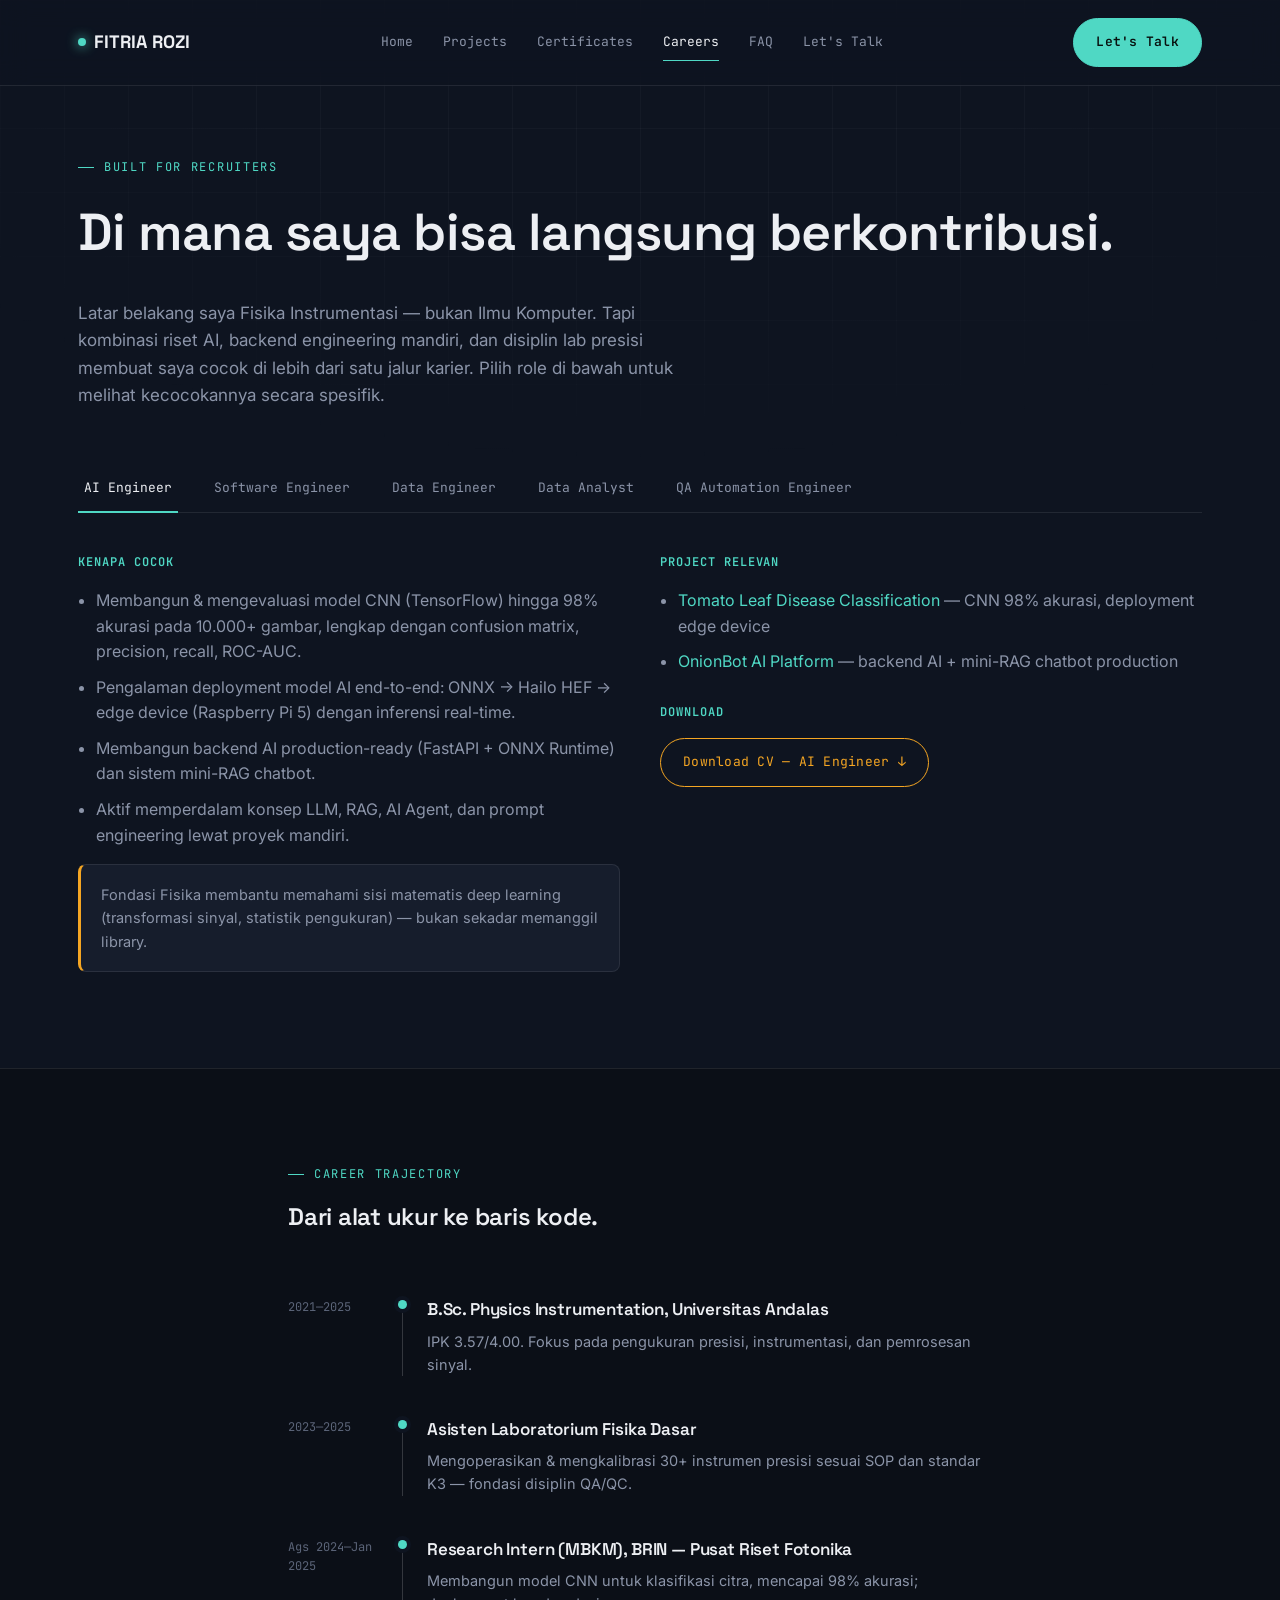
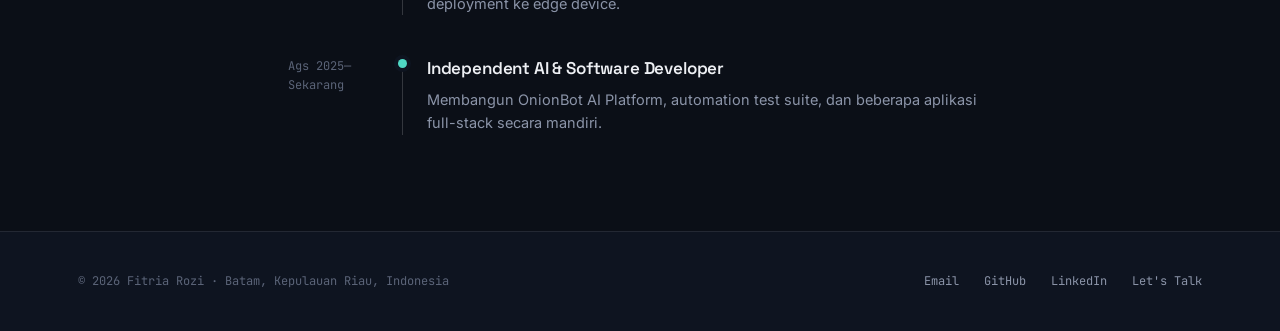
==== portfolio/careers.html @ 5c28d4d6 "update portfolio" ====
<!DOCTYPE html>
<html lang="id">
<head>
<meta charset="UTF-8">
<meta name="viewport" content="width=device-width, initial-scale=1.0">
<title>Careers — Fitria Rozi</title>
<link rel="stylesheet" href="css/style.css">
</head>
<body>

<header class="nav">
  <div class="nav-inner">
    <a href="index.html" class="logo"><span class="dot"></span>FITRIA ROZI</a>
    <nav class="nav-links">
      <a href="index.html">Home</a>
      <a href="projects.html">Projects</a>
      <a href="certificates.html">Certificates</a>
      <a href="careers.html" class="active">Careers</a>
      <a href="faq.html">FAQ</a>
      <a href="contact.html">Let's Talk</a>
    </nav>
    <div class="nav-cta"><a href="contact.html" class="btn primary">Let's Talk</a></div>
  </div>
</header>

<section class="page-hero">
  <div class="wrap">
    <div class="eyebrow">Built for recruiters</div>
    <h1>Di mana saya bisa langsung berkontribusi.</h1>
    <p class="lede">Latar belakang saya Fisika Instrumentasi — bukan Ilmu Komputer. Tapi kombinasi riset AI, backend engineering mandiri, dan disiplin lab presisi membuat saya cocok di lebih dari satu jalur karier. Pilih role di bawah untuk melihat kecocokannya secara spesifik.</p>
  </div>
</section>

<section style="padding-top:0;">
  <div class="wrap">
    <div class="role-tabs">
      <div class="role-tab active" data-role="ai" id="ai">AI Engineer</div>
      <div class="role-tab" data-role="software" id="software">Software Engineer</div>
      <div class="role-tab" data-role="data-engineer" id="data-engineer">Data Engineer</div>
      <div class="role-tab" data-role="data-analyst" id="data-analyst">Data Analyst</div>
      <div class="role-tab" data-role="qa" id="qa">QA Automation Engineer</div>
    </div>

    <!-- AI ENGINEER -->
    <div class="role-panel active" data-panel="ai">
      <div class="col">
        <h4>Kenapa cocok</h4>
        <ul>
          <li>Membangun & mengevaluasi model CNN (TensorFlow) hingga 98% akurasi pada 10.000+ gambar, lengkap dengan confusion matrix, precision, recall, ROC-AUC.</li>
          <li>Pengalaman deployment model AI end-to-end: ONNX → Hailo HEF → edge device (Raspberry Pi 5) dengan inferensi real-time.</li>
          <li>Membangun backend AI production-ready (FastAPI + ONNX Runtime) dan sistem mini-RAG chatbot.</li>
          <li>Aktif memperdalam konsep LLM, RAG, AI Agent, dan prompt engineering lewat proyek mandiri.</li>
        </ul>
        <div class="fit-note">Fondasi Fisika membantu memahami sisi matematis deep learning (transformasi sinyal, statistik pengukuran) — bukan sekadar memanggil library.</div>
      </div>
      <div class="col">
        <h4>Project relevan</h4>
        <ul>
          <li><a href="projects.html#" style="color:var(--cyan);">Tomato Leaf Disease Classification</a> — CNN 98% akurasi, deployment edge device</li>
          <li><a href="projects.html#" style="color:var(--cyan);">OnionBot AI Platform</a> — backend AI + mini-RAG chatbot production</li>
        </ul>
        <h4 style="margin-top:28px;">Download</h4>
        <a href="assets/cv/CV_Fitria_Rozi_AI_Engineer.pdf" class="btn amber" download>Download CV — AI Engineer ↓</a>
      </div>
    </div>

    <!-- SOFTWARE ENGINEER -->
    <div class="role-panel" data-panel="software">
      <div class="col">
        <h4>Kenapa cocok</h4>
        <ul>
          <li>Membangun sistem backend end-to-end secara mandiri: FastAPI, REST API, database (PostgreSQL/SQLite), autentikasi, dan deployment Docker.</li>
          <li>Menguasai fondasi computer science: struktur data, algoritma, dan object-oriented programming, dipraktikkan langsung lewat proyek nyata.</li>
          <li>Pengalaman debugging lintas platform (Windows→Linux) untuk isu dependency, case-sensitivity, dan Git LFS — problem solving yang sistematis.</li>
          <li>Membangun 5+ aplikasi full-stack: Helpdesk Ticketing, IT Asset Management, Job Application Toolkit, Webhook Delivery Service.</li>
        </ul>
        <div class="fit-note">Fast learner yang terbiasa membangun sistem dari nol tanpa bootcamp formal — kemampuan belajar mandiri yang teruji lewat portofolio, bukan sertifikat.</div>
      </div>
      <div class="col">
        <h4>Project relevan</h4>
        <ul>
          <li><a href="projects.html#" style="color:var(--cyan);">Webhook Delivery Service</a> — retry logic & exponential backoff</li>
          <li><a href="projects.html#" style="color:var(--cyan);">Helpdesk Ticketing System</a> & <a href="projects.html#" style="color:var(--cyan);">IT Asset Management</a> — full-stack REST API + PostgreSQL</li>
        </ul>
        <h4 style="margin-top:28px;">Download</h4>
        <a href="assets/cv/CV_Fitria_Rozi_Software_Engineer.pdf" class="btn amber" download>Download CV — Software Engineer ↓</a>
      </div>
    </div>

    <!-- DATA ENGINEER -->
    <div class="role-panel" data-panel="data-engineer">
      <div class="col">
        <h4>Kenapa cocok</h4>
        <ul>
          <li>Membangun pipeline data end-to-end: dari pengambilan data (Kaggle, Mendeley, eksperimen lab) hingga preprocessing, penyimpanan (SQLite/PostgreSQL), dan penyajian lewat API.</li>
          <li>Terbiasa memvalidasi keakuratan dan konsistensi data — kebiasaan yang terbentuk dari 2 tahun kerja presisi di laboratorium.</li>
          <li>Memahami REST API sebagai lapisan penyalur data antar sistem, dibuktikan lewat beberapa proyek backend.</li>
        </ul>
        <div class="fit-note">Latar belakang riset artinya terbiasa bekerja dengan dataset besar dan tidak rapi — pengalaman langsung menangani noise dan inkonsistensi data.</div>
      </div>
      <div class="col">
        <h4>Project relevan</h4>
        <ul>
          <li><a href="projects.html#" style="color:var(--cyan);">Tomato Leaf Disease Classification</a> — pipeline data 8.000+ gambar</li>
          <li><a href="projects.html#" style="color:var(--cyan);">IT Asset Management</a> & <a href="projects.html#" style="color:var(--cyan);">Helpdesk Ticketing System</a> — desain skema database</li>
        </ul>
        <h4 style="margin-top:28px;">Download</h4>
        <a href="assets/cv/CV_Fitria_Rozi_Software_Engineer.pdf" class="btn amber" download>Download CV — relevan ↓</a>
      </div>
    </div>

    <!-- DATA ANALYST -->
    <div class="role-panel" data-panel="data-analyst">
      <div class="col">
        <h4>Kenapa cocok</h4>
        <ul>
          <li>Sertifikasi terstruktur di Power BI, Excel, Python (Pandas), dan R untuk analisis dan visualisasi data.</li>
          <li>Pengalaman nyata memproses dan memvalidasi data eksperimen selama 2 tahun sebagai asisten laboratorium.</li>
          <li>Terbiasa membuat laporan dan ringkasan data yang mudah dipahami stakeholder non-teknis.</li>
        </ul>
        <div class="fit-note">Kombinasi ketelitian ilmiah dan kemampuan storytelling data — dari angka mentah ke insight yang actionable.</div>
      </div>
      <div class="col">
        <h4>Project relevan</h4>
        <ul>
          <li><a href="projects.html#" style="color:var(--cyan);">Data Analysis Project</a> & <a href="projects.html#" style="color:var(--cyan);">Production Analysis Project</a></li>
          <li>Sertifikat Power BI, Excel, dan Pandas — lihat halaman <a href="certificates.html" style="color:var(--cyan);">Certificates</a></li>
        </ul>
        <h4 style="margin-top:28px;">Download</h4>
        <a href="assets/cv/CV_Fitria_Rozi_Software_Engineer.pdf" class="btn amber" download>Download CV — relevan ↓</a>
      </div>
    </div>

    <!-- QA AUTOMATION -->
    <div class="role-panel" data-panel="qa">
      <div class="col">
        <h4>Kenapa cocok</h4>
        <ul>
          <li>Membangun automation test suite dengan Selenium WebDriver & Pytest, mencakup functional testing dan regresi skenario valid/invalid.</li>
          <li>Menerapkan explicit wait strategy untuk elemen dinamis — menghilangkan flaky test dan meningkatkan stabilitas eksekusi.</li>
          <li>Fondasi SQL kuat untuk validasi data lewat pengalaman membangun REST API dan database (PostgreSQL, SQLite) sendiri.</li>
          <li>Dua tahun memvalidasi data pengukuran secara sistematis di lab — kebiasaan analitis inti dari proses QA.</li>
        </ul>
        <div class="fit-note">QA/QC bukan hal baru bagi saya — itu literally pekerjaan lab saya selama 2 tahun, hanya sekarang objeknya kode, bukan alat ukur fisika.</div>
      </div>
      <div class="col">
        <h4>Project relevan</h4>
        <ul>
          <li><a href="projects.html#" style="color:var(--cyan);">Selenium Test Automation Suite</a> — login testing, explicit wait, Pytest-HTML report</li>
          <li><a href="projects.html#" style="color:var(--cyan);">API Testing Project</a> — validasi endpoint & data</li>
        </ul>
        <h4 style="margin-top:28px;">Download</h4>
        <a href="assets/cv/CV_Fitria_Rozi_QA_Automation.pdf" class="btn amber" download>Download CV — QA Automation ↓</a>
      </div>
    </div>
  </div>
</section>

<!-- ============ TIMELINE ============ -->
<section style="background:var(--bg-soft); border-top:1px solid var(--line);">
  <div class="wrap" style="max-width:760px;">
    <div class="eyebrow reveal">Career trajectory</div>
    <h2 class="reveal">Dari alat ukur ke baris kode.</h2>
    <div class="timeline">
      <div class="tl-item reveal">
        <div class="tl-date mono">2021—2025</div>
        <div class="tl-line"></div>
        <div><h4>B.Sc. Physics Instrumentation, Universitas Andalas</h4><p>IPK 3.57/4.00. Fokus pada pengukuran presisi, instrumentasi, dan pemrosesan sinyal.</p></div>
      </div>
      <div class="tl-item reveal">
        <div class="tl-date mono">2023—2025</div>
        <div class="tl-line"></div>
        <div><h4>Asisten Laboratorium Fisika Dasar</h4><p>Mengoperasikan & mengkalibrasi 30+ instrumen presisi sesuai SOP dan standar K3 — fondasi disiplin QA/QC.</p></div>
      </div>
      <div class="tl-item reveal">
        <div class="tl-date mono">Ags 2024—Jan 2025</div>
        <div class="tl-line"></div>
        <div><h4>Research Intern (MBKM), BRIN — Pusat Riset Fotonika</h4><p>Membangun model CNN untuk klasifikasi citra, mencapai 98% akurasi; deployment ke edge device.</p></div>
      </div>
      <div class="tl-item reveal">
        <div class="tl-date mono">Ags 2025—Sekarang</div>
        <div class="tl-line"></div>
        <div><h4>Independent AI & Software Developer</h4><p>Membangun OnionBot AI Platform, automation test suite, dan beberapa aplikasi full-stack secara mandiri.</p></div>
      </div>
    </div>
  </div>
</section>

<footer>
  <div class="wrap footer-inner">
    <div>© 2026 Fitria Rozi · Batam, Kepulauan Riau, Indonesia</div>
    <div>
      <a href="mailto:fitriarozi03@gmail.com">Email</a>
      <a href="https://github.com/jifua" target="_blank" rel="noopener">GitHub</a>
      <a href="https://www.linkedin.com/in/fitriarozi-6a344a1b1" target="_blank" rel="noopener">LinkedIn</a>
      <a href="contact.html">Let's Talk</a>
    </div>
  </div>
</footer>

<script src="js/main.js"></script>
</body>
</html>
---- portfolio/css/style.css ----
/* ===========================================================
   FITRIA ROZI — PORTFOLIO
   Design concept: "Signal & Circuit" — an instrumentation panel
   aesthetic bridging Physics (measured signal) and Software (code
   pulse). Two channels, one trace: the story of her career pivot.
   =========================================================== */

@import url('https://fonts.googleapis.com/css2?family=Space+Grotesk:wght@400;500;600;700&family=Inter:wght@400;500;600&family=JetBrains+Mono:wght@400;500;600&display=swap');

:root{
  --bg: #0E1420;
  --bg-soft: #0B0F17;
  --panel: #161D2C;
  --panel-alt: #1C2437;
  --line: rgba(237,239,243,0.09);
  --line-strong: rgba(237,239,243,0.18);
  --text: #EDEFF3;
  --text-muted: #8B94A8;
  --text-faint: #5B6478;
  --cyan: #4FD8C4;      /* CH1 — physics / measured signal */
  --amber: #F5A623;     /* CH2 — code / pulse */
  --cyan-dim: rgba(79,216,196,0.14);
  --amber-dim: rgba(245,166,35,0.14);
  --radius: 14px;
  --radius-sm: 8px;
  --maxw: 1180px;
  --ease: cubic-bezier(.16,.8,.24,1);
}

*{ box-sizing: border-box; }
html{ scroll-behavior: smooth; }
body{
  margin:0;
  background: var(--bg);
  color: var(--text);
  font-family: 'Inter', system-ui, sans-serif;
  line-height: 1.6;
  -webkit-font-smoothing: antialiased;
}
body::before{
  content:"";
  position: fixed; inset:0;
  background-image:
    linear-gradient(var(--line) 1px, transparent 1px),
    linear-gradient(90deg, var(--line) 1px, transparent 1px);
  background-size: 64px 64px;
  opacity: .35;
  pointer-events:none;
  z-index:0;
  mask-image: radial-gradient(ellipse 80% 60% at 50% 0%, black 40%, transparent 90%);
}
h1,h2,h3,h4{
  font-family: 'Space Grotesk', sans-serif;
  font-weight: 600;
  margin: 0 0 .5em;
  letter-spacing: -0.01em;
}
.mono{ font-family: 'JetBrains Mono', monospace; }
a{ color: inherit; text-decoration:none; }
img{ max-width:100%; display:block; }
.wrap{ max-width: var(--maxw); margin:0 auto; padding: 0 28px; position:relative; z-index:1; }
section{ position:relative; z-index:1; padding: 96px 0; }
.eyebrow{
  font-family:'JetBrains Mono', monospace;
  font-size: 12px;
  letter-spacing: .14em;
  text-transform: uppercase;
  color: var(--cyan);
  display:flex; align-items:center; gap:10px;
  margin-bottom: 14px;
}
.eyebrow::before{ content:""; width:16px; height:1px; background: var(--cyan); }
.lede{ color: var(--text-muted); font-size: 17px; max-width: 640px; }

/* ---------- Buttons ---------- */
.btn{
  display:inline-flex; align-items:center; gap:8px;
  padding: 13px 22px;
  border-radius: 999px;
  font-family:'JetBrains Mono', monospace;
  font-size: 13px;
  letter-spacing:.02em;
  border: 1px solid var(--line-strong);
  transition: all .25s var(--ease);
  cursor:pointer;
  background: transparent;
  color: var(--text);
}
.btn:hover{ border-color: var(--cyan); color: var(--cyan); transform: translateY(-2px); }
.btn.primary{ background: var(--cyan); color: #08110F; border-color: var(--cyan); font-weight:600; }
.btn.primary:hover{ background: #6FE8D6; color:#08110F; box-shadow: 0 8px 30px -8px var(--cyan); }
.btn.amber{ border-color: var(--amber); color: var(--amber); }
.btn.amber:hover{ background: var(--amber); color:#221400; }

/* ---------- Nav ---------- */
header.nav{
  position: sticky; top:0; z-index:50;
  background: rgba(14,20,32,0.72);
  backdrop-filter: blur(14px);
  border-bottom: 1px solid var(--line);
}
.nav-inner{ display:flex; align-items:center; justify-content:space-between; padding: 18px 28px; max-width: var(--maxw); margin:0 auto; }
.logo{ font-family:'Space Grotesk', sans-serif; font-weight:700; font-size:18px; display:flex; align-items:center; gap:8px; }
.logo .dot{ width:8px; height:8px; border-radius:50%; background: var(--cyan); box-shadow:0 0 12px var(--cyan); }
.nav-links{ display:flex; gap: 30px; font-family:'JetBrains Mono', monospace; font-size: 13px; }
.nav-links a{ color: var(--text-muted); position:relative; padding: 4px 0; transition: color .2s; }
.nav-links a:hover, .nav-links a.active{ color: var(--text); }
.nav-links a.active::after{ content:""; position:absolute; left:0; right:0; bottom:-4px; height:1px; background: var(--cyan); }
.nav-cta{ display:flex; gap:10px; align-items:center; }
.burger{ display:none; }

@media (max-width: 860px){
  .nav-links{ display:none; }
  .burger{ display:block; }
}

/* ---------- Hero ---------- */
.hero{ padding-top: 64px; padding-bottom: 40px; overflow:hidden; }
.hero-grid{ display:grid; grid-template-columns: 1.1fr .9fr; gap: 48px; align-items:center; }
.hero h1{ font-size: clamp(40px, 6vw, 68px); line-height: 1.03; }
.hero h1 .accent{ color: var(--cyan); }
.role-cycle{
  font-family:'JetBrains Mono', monospace;
  font-size: 16px; color: var(--amber);
  height: 24px; overflow:hidden; margin-bottom: 20px;
}
.hero-actions{ display:flex; gap:14px; margin-top: 32px; flex-wrap:wrap; }
.scope-panel{
  border:1px solid var(--line-strong);
  border-radius: var(--radius);
  background: linear-gradient(180deg, var(--panel), var(--panel-alt));
  padding: 14px;
  position:relative;
}
.scope-panel .readout{ display:flex; justify-content:space-between; font-family:'JetBrains Mono', monospace; font-size:11px; color: var(--text-faint); padding: 0 6px 10px; letter-spacing:.06em; }
.scope-panel canvas{ width:100%; height: 220px; display:block; border-radius: var(--radius-sm); background: var(--bg-soft); }
.scope-legend{ display:flex; gap:18px; padding: 10px 6px 0; font-family:'JetBrains Mono', monospace; font-size:11px; color: var(--text-muted); }
.scope-legend span{ display:flex; align-items:center; gap:6px; }
.swatch{ width:10px; height:2px; display:inline-block; }

.stat-strip{ display:grid; grid-template-columns: repeat(4,1fr); border-top:1px solid var(--line); border-bottom:1px solid var(--line); margin-top: 72px; }
.stat{ padding: 26px 20px; border-left:1px solid var(--line); }
.stat:first-child{ border-left:none; }
.stat .num{ font-family:'Space Grotesk',sans-serif; font-size: 30px; color: var(--cyan); font-weight:700; }
.stat .label{ font-family:'JetBrains Mono', monospace; font-size:11px; color: var(--text-muted); letter-spacing:.04em; margin-top:4px; }

@media (max-width: 860px){
  .hero-grid{ grid-template-columns: 1fr; }
  .stat-strip{ grid-template-columns: repeat(2,1fr); }
  .stat:nth-child(3){ border-left:none; }
}

/* ---------- Section header ---------- */
.section-head{ display:flex; justify-content:space-between; align-items:flex-end; gap: 24px; margin-bottom: 44px; flex-wrap:wrap; }
.section-head h2{ font-size: clamp(28px,4vw,40px); }

/* ---------- Cards: Projects ---------- */
.filter-row{ display:flex; gap:10px; flex-wrap:wrap; margin-bottom: 36px; }
.filter-btn{
  font-family:'JetBrains Mono', monospace; font-size:12px;
  padding: 8px 16px; border-radius:999px; border:1px solid var(--line-strong);
  color: var(--text-muted); cursor:pointer; background:transparent; transition: all .2s;
}
.filter-btn:hover{ color: var(--text); }
.filter-btn.active{ background: var(--cyan); color:#08110F; border-color: var(--cyan); font-weight:600; }

.project-grid{ display:grid; grid-template-columns: repeat(2, 1fr); gap: 22px; }
.project-card{
  border:1px solid var(--line); border-radius: var(--radius);
  background: var(--panel); padding: 26px;
  transition: transform .3s var(--ease), border-color .3s;
  position:relative; overflow:hidden;
}
.project-card:hover{ transform: translateY(-4px); border-color: var(--line-strong); }
.project-card .tag-row{ display:flex; gap:8px; flex-wrap:wrap; margin: 14px 0 18px; }
.tag{ font-family:'JetBrains Mono', monospace; font-size:10.5px; padding:4px 9px; border-radius:5px; background: var(--cyan-dim); color: var(--cyan); }
.tag.alt{ background: var(--amber-dim); color: var(--amber); }
.project-card h3{ font-size: 20px; }
.project-card p{ color: var(--text-muted); font-size: 14.5px; }
.card-links{ display:flex; gap:16px; margin-top: 18px; font-family:'JetBrains Mono', monospace; font-size:12.5px; }
.card-links a{ color: var(--text); display:flex; align-items:center; gap:6px; border-bottom:1px solid var(--line-strong); padding-bottom:2px; }
.card-links a:hover{ color: var(--cyan); border-color: var(--cyan); }
.badge-index{ position:absolute; top:22px; right:26px; font-family:'JetBrains Mono', monospace; font-size:11px; color: var(--text-faint); }

@media (max-width: 860px){ .project-grid{ grid-template-columns: 1fr; } }

/* ---------- Certificates ---------- */
.cert-grid{ display:grid; grid-template-columns: repeat(3,1fr); gap: 18px; }
.cert-card{
  border:1px solid var(--line); border-radius: var(--radius-sm);
  padding: 20px; background: var(--panel);
  transition: border-color .25s, transform .25s;
}
.cert-card:hover{ border-color: var(--amber); transform: translateY(-3px); }
.cert-card .issuer{ font-family:'JetBrains Mono', monospace; font-size:11px; color: var(--amber); letter-spacing:.05em; text-transform:uppercase; }
.cert-card h4{ font-size:16px; margin: 8px 0 10px; }
.cert-card .meta{ display:flex; justify-content:space-between; font-family:'JetBrains Mono', monospace; font-size:11px; color: var(--text-faint); border-top:1px solid var(--line); padding-top:10px; margin-top:10px; }
@media (max-width: 860px){ .cert-grid{ grid-template-columns: 1fr 1fr; } }
@media (max-width: 560px){ .cert-grid{ grid-template-columns: 1fr; } }

/* ---------- Careers ---------- */
.role-tabs{ display:flex; gap:8px; flex-wrap:wrap; border-bottom:1px solid var(--line); margin-bottom: 40px; }
.role-tab{
  font-family:'JetBrains Mono', monospace; font-size:13px; padding: 12px 6px; margin-right: 22px;
  color: var(--text-muted); cursor:pointer; border-bottom:2px solid transparent; margin-bottom:-1px;
}
.role-tab.active{ color: var(--text); border-color: var(--cyan); }
.role-panel{ display:none; }
.role-panel.active{ display:grid; grid-template-columns: 1fr 1fr; gap: 40px; }
.role-panel .col h4{ font-family:'JetBrains Mono', monospace; font-size:12px; text-transform:uppercase; letter-spacing:.08em; color: var(--cyan); margin-bottom:16px; }
.role-panel ul{ padding-left: 18px; color: var(--text-muted); }
.role-panel li{ margin-bottom: 10px; }
.fit-note{ background: var(--panel); border:1px solid var(--line); border-left:3px solid var(--amber); padding: 18px 20px; border-radius: var(--radius-sm); color: var(--text-muted); font-size:14.5px; margin-top: 10px; }
@media (max-width: 860px){ .role-panel.active{ grid-template-columns:1fr; } }

/* Physics->Code timeline (legit sequence, numbering justified) */
.timeline{ margin-top: 60px; }
.tl-item{ display:grid; grid-template-columns: 90px 1px 1fr; gap: 24px; padding-bottom: 40px; position:relative; }
.tl-item:last-child{ padding-bottom:0; }
.tl-item .tl-date{ font-family:'JetBrains Mono', monospace; font-size:12px; color: var(--text-faint); padding-top:2px; }
.tl-line{ background: var(--line-strong); position:relative; }
.tl-line::before{ content:""; position:absolute; top:4px; left:-4px; width:9px; height:9px; border-radius:50%; background: var(--cyan); box-shadow: 0 0 0 4px var(--bg); }
.tl-item h4{ font-size:17px; margin-bottom:6px; }
.tl-item p{ color: var(--text-muted); font-size:14.5px; margin:0; }

/* ---------- FAQ ---------- */
.faq-item{ border-bottom:1px solid var(--line); }
.faq-q{ display:flex; justify-content:space-between; align-items:center; padding: 24px 4px; cursor:pointer; font-family:'Space Grotesk',sans-serif; font-size:17px; font-weight:500; }
.faq-q .plus{ font-family:'JetBrains Mono',monospace; color: var(--cyan); transition: transform .3s var(--ease); font-size:18px; }
.faq-item.open .plus{ transform: rotate(45deg); }
.faq-a{ max-height:0; overflow:hidden; transition: max-height .35s var(--ease); }
.faq-a p{ color: var(--text-muted); padding: 0 4px 24px; max-width: 720px; }

/* ---------- Contact / Let's Talk ---------- */
.talk-panel{ display:grid; grid-template-columns: 1fr 1fr; gap: 56px; align-items:start; }
.talk-form{ display:flex; flex-direction:column; gap: 16px; }
.field{ display:flex; flex-direction:column; gap:8px; }
.field label{ font-family:'JetBrains Mono', monospace; font-size:11px; color: var(--text-faint); text-transform:uppercase; letter-spacing:.06em; }
.field input, .field select, .field textarea{
  background: var(--panel); border:1px solid var(--line-strong); border-radius: var(--radius-sm);
  padding: 13px 14px; color: var(--text); font-family:'Inter'; font-size:14.5px;
}
.field input:focus, .field select:focus, .field textarea:focus{ outline:none; border-color: var(--cyan); }
.contact-list{ display:flex; flex-direction:column; gap: 22px; }
.contact-list .item{ display:flex; gap:16px; align-items:flex-start; padding-bottom: 22px; border-bottom:1px solid var(--line); }
.contact-list .k{ font-family:'JetBrains Mono', monospace; font-size:11px; color: var(--cyan); text-transform:uppercase; letter-spacing:.06em; min-width:90px; }
.contact-list .v{ color: var(--text); }
.contact-list .v a:hover{ color: var(--cyan); }
.status-pill{ display:inline-flex; align-items:center; gap:8px; font-family:'JetBrains Mono',monospace; font-size:12px; padding:8px 14px; border:1px solid var(--cyan); border-radius:999px; color: var(--cyan); margin-bottom: 24px; }
.status-pill .blink{ width:7px; height:7px; border-radius:50%; background: var(--cyan); animation: blink 1.6s infinite; }
@keyframes blink{ 0%,100%{ opacity:1 } 50%{ opacity:.25 } }
@media (max-width: 860px){ .talk-panel{ grid-template-columns:1fr; } }

/* ---------- Footer ---------- */
footer{ border-top:1px solid var(--line); padding: 40px 0; }
.footer-inner{ display:flex; justify-content:space-between; align-items:center; flex-wrap:wrap; gap:16px; font-family:'JetBrains Mono', monospace; font-size:12px; color: var(--text-faint); }
.footer-inner a{ color: var(--text-muted); margin-left: 18px; }
.footer-inner a:hover{ color: var(--cyan); }

/* ---------- Reveal on scroll ---------- */
.reveal{ opacity:0; transform: translateY(24px); transition: opacity .7s var(--ease), transform .7s var(--ease); }
.reveal.in{ opacity:1; transform:none; }

/* ---------- Reduced motion ---------- */
@media (prefers-reduced-motion: reduce){
  html{ scroll-behavior:auto; }
  .reveal{ transition:none; opacity:1; transform:none; }
  .status-pill .blink{ animation:none; }
}

/* ---------- Focus visibility ---------- */
a:focus-visible, button:focus-visible, input:focus-visible, textarea:focus-visible, select:focus-visible{
  outline: 2px solid var(--cyan); outline-offset: 2px;
}

/* ---------- Page hero (sub pages) ---------- */
.page-hero{ padding: 72px 0 40px; }
.page-hero h1{ font-size: clamp(32px,5vw,52px); }
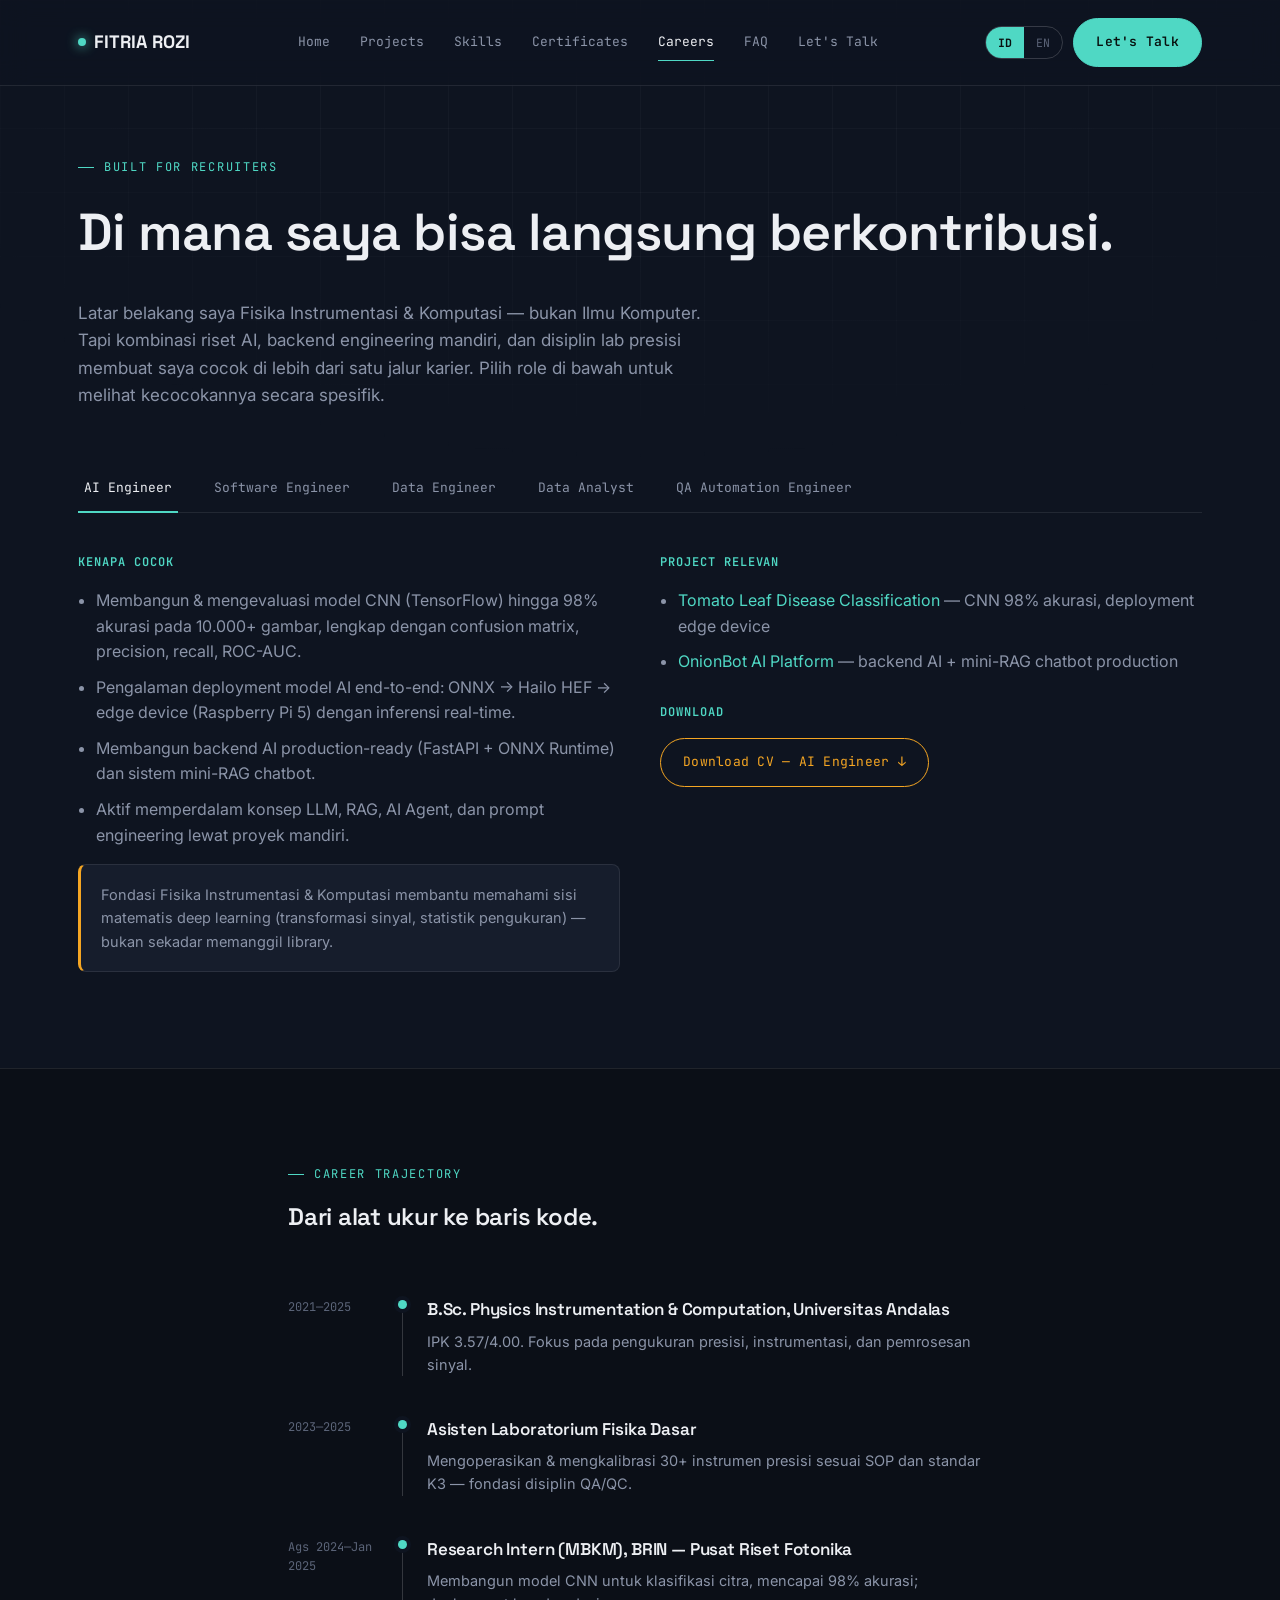
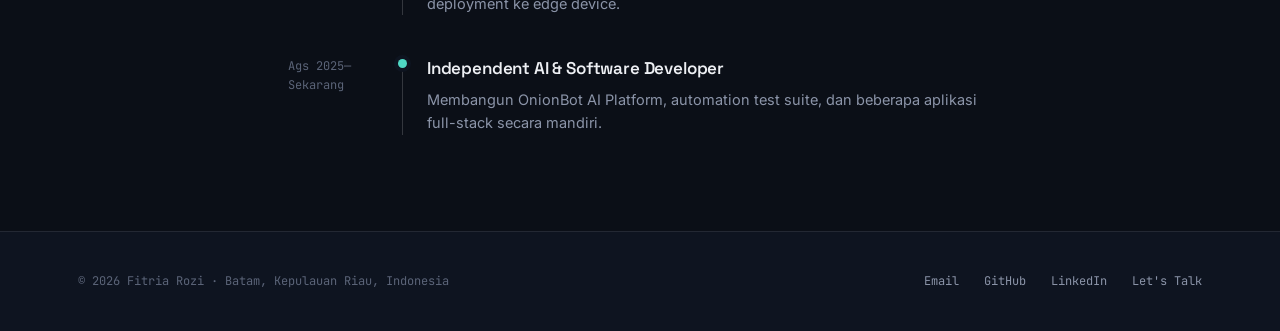
==== commit f17226ae: "update" ====
--- a/portfolio/careers.html
+++ b/portfolio/careers.html
@@ -8,179 +8,225 @@
 </head>
 <body>
 
+<script id="i18n-data" type="application/json">
+{
+  "nav.home": {"id":"Home","en":"Home"},
+  "nav.projects": {"id":"Projects","en":"Projects"},
+  "nav.skills": {"id":"Skills","en":"Skills"},
+  "nav.certs": {"id":"Certificates","en":"Certificates"},
+  "nav.careers": {"id":"Careers","en":"Careers"},
+  "nav.faq": {"id":"FAQ","en":"FAQ"},
+  "nav.contact": {"id":"Let's Talk","en":"Let's Talk"},
+  "hero.eyebrow": {"id":"Built for recruiters","en":"Built for recruiters"},
+  "hero.title": {"id":"Di mana saya bisa langsung berkontribusi.","en":"Where I can contribute right away."},
+  "hero.lede": {"id":"Latar belakang saya Fisika Instrumentasi & Komputasi — bukan Ilmu Komputer. Tapi kombinasi riset AI, backend engineering mandiri, dan disiplin lab presisi membuat saya cocok di lebih dari satu jalur karier. Pilih role di bawah untuk melihat kecocokannya secara spesifik.","en":"My background is Physics Instrumentation & Computation — not Computer Science. But the combination of AI research, independent backend engineering, and precision-lab discipline makes me a fit for more than one career path. Pick a role below to see the specific fit."},
+  "tab.ai": {"id":"AI Engineer","en":"AI Engineer"},
+  "tab.sw": {"id":"Software Engineer","en":"Software Engineer"},
+  "tab.de": {"id":"Data Engineer","en":"Data Engineer"},
+  "tab.da": {"id":"Data Analyst","en":"Data Analyst"},
+  "tab.qa": {"id":"QA Automation Engineer","en":"QA Automation Engineer"},
+  "colwhy": {"id":"Kenapa cocok","en":"Why I'm a fit"},
+  "colproj": {"id":"Project relevan","en":"Relevant projects"},
+  "coldl": {"id":"Download","en":"Download"},
+
+  "ai1":{"id":"Membangun & mengevaluasi model CNN (TensorFlow) hingga 98% akurasi pada 10.000+ gambar, lengkap dengan confusion matrix, precision, recall, ROC-AUC.","en":"Built & evaluated a CNN model (TensorFlow) reaching 98% accuracy on 10,000+ images, complete with confusion matrix, precision, recall, and ROC-AUC."},
+  "ai2":{"id":"Pengalaman deployment model AI end-to-end: ONNX → Hailo HEF → edge device (Raspberry Pi 5) dengan inferensi real-time.","en":"End-to-end AI model deployment experience: ONNX → Hailo HEF → edge device (Raspberry Pi 5) with real-time inference."},
+  "ai3":{"id":"Membangun backend AI production-ready (FastAPI + ONNX Runtime) dan sistem mini-RAG chatbot.","en":"Built a production-ready AI backend (FastAPI + ONNX Runtime) and a mini-RAG chatbot system."},
+  "ai4":{"id":"Aktif memperdalam konsep LLM, RAG, AI Agent, dan prompt engineering lewat proyek mandiri.","en":"Actively deepening LLM, RAG, AI Agent, and prompt engineering concepts through self-directed projects."},
+  "ai.note":{"id":"Fondasi Fisika Instrumentasi & Komputasi membantu memahami sisi matematis deep learning (transformasi sinyal, statistik pengukuran) — bukan sekadar memanggil library.","en":"My Physics Instrumentation & Computation background helps me understand the mathematical side of deep learning (signal transforms, measurement statistics) — not just calling a library."},
+
+  "sw1":{"id":"Membangun sistem backend end-to-end secara mandiri: FastAPI, REST API, database (PostgreSQL/SQLite), autentikasi, dan deployment Docker.","en":"Built end-to-end backend systems independently: FastAPI, REST API, database (PostgreSQL/SQLite), authentication, and Docker deployment."},
+  "sw2":{"id":"Menguasai fondasi computer science: struktur data, algoritma, dan object-oriented programming, dipraktikkan langsung lewat proyek nyata.","en":"Solid computer science fundamentals: data structures, algorithms, and object-oriented programming, applied directly in real projects."},
+  "sw3":{"id":"Pengalaman debugging lintas platform (Windows→Linux) untuk isu dependency, case-sensitivity, dan Git LFS — problem solving yang sistematis.","en":"Cross-platform debugging experience (Windows→Linux) for dependency, case-sensitivity, and Git LFS issues — systematic problem solving."},
+  "sw4":{"id":"Membangun 5+ aplikasi full-stack: Helpdesk Ticketing, IT Asset Management, Job Application Toolkit, Webhook Delivery Service.","en":"Built 5+ full-stack applications: Helpdesk Ticketing, IT Asset Management, Job Application Toolkit, Webhook Delivery Service."},
+  "sw.note":{"id":"Fast learner yang terbiasa membangun sistem dari nol tanpa bootcamp formal — kemampuan belajar mandiri yang teruji lewat portofolio, bukan sertifikat.","en":"A fast learner used to building systems from scratch without a formal bootcamp — self-directed learning proven through a portfolio, not just certificates."},
+
+  "de1":{"id":"Membangun pipeline data end-to-end: dari pengambilan data (Kaggle, Mendeley, eksperimen lab) hingga preprocessing, penyimpanan (SQLite/PostgreSQL), dan penyajian lewat API.","en":"Built end-to-end data pipelines: from data acquisition (Kaggle, Mendeley, lab experiments) to preprocessing, storage (SQLite/PostgreSQL), and serving via API."},
+  "de2":{"id":"Terbiasa memvalidasi keakuratan dan konsistensi data — kebiasaan yang terbentuk dari 2 tahun kerja presisi di laboratorium.","en":"Used to validating data accuracy and consistency — a habit built over 2 years of precision lab work."},
+  "de3":{"id":"Memahami REST API sebagai lapisan penyalur data antar sistem, dibuktikan lewat beberapa proyek backend.","en":"Understands REST APIs as the data layer connecting systems, proven across several backend projects."},
+  "de.note":{"id":"Latar belakang riset artinya terbiasa bekerja dengan dataset besar dan tidak rapi — pengalaman langsung menangani noise dan inkonsistensi data.","en":"A research background means being used to working with large, messy datasets — hands-on experience handling noise and inconsistency."},
+
+  "da1":{"id":"Sertifikasi terstruktur di Power BI, Excel, Python (Pandas), dan R untuk analisis dan visualisasi data.","en":"Structured certifications in Power BI, Excel, Python (Pandas), and R for data analysis and visualization."},
+  "da2":{"id":"Pengalaman nyata memproses dan memvalidasi data eksperimen selama 2 tahun sebagai asisten laboratorium.","en":"Real experience processing and validating experimental data over 2 years as a lab assistant."},
+  "da3":{"id":"Terbiasa membuat laporan dan ringkasan data yang mudah dipahami stakeholder non-teknis.","en":"Used to producing reports and data summaries that are easy for non-technical stakeholders to understand."},
+  "da.note":{"id":"Kombinasi ketelitian ilmiah dan kemampuan storytelling data — dari angka mentah ke insight yang actionable.","en":"A combination of scientific rigor and data storytelling — turning raw numbers into actionable insight."},
+
+  "qa1":{"id":"Membangun automation test suite dengan Selenium WebDriver & Pytest, mencakup functional testing dan regresi skenario valid/invalid.","en":"Built an automation test suite with Selenium WebDriver & Pytest, covering functional testing and valid/invalid regression scenarios."},
+  "qa2":{"id":"Menerapkan explicit wait strategy untuk elemen dinamis — menghilangkan flaky test dan meningkatkan stabilitas eksekusi.","en":"Applied an explicit-wait strategy for dynamic elements — eliminating flaky tests and improving execution stability."},
+  "qa3":{"id":"Fondasi SQL kuat untuk validasi data lewat pengalaman membangun REST API dan database (PostgreSQL, SQLite) sendiri.","en":"Strong SQL foundation for data validation, built through hands-on REST API and database (PostgreSQL, SQLite) experience."},
+  "qa4":{"id":"Dua tahun memvalidasi data pengukuran secara sistematis di lab — kebiasaan analitis inti dari proses QA.","en":"Two years systematically validating measurement data in the lab — the core analytical habit behind QA work."},
+  "qa.note":{"id":"QA/QC bukan hal baru bagi saya — itu literally pekerjaan lab saya selama 2 tahun, hanya sekarang objeknya kode, bukan alat ukur fisika.","en":"QA/QC isn't new to me — it was literally my lab job for 2 years; the object being validated is now code instead of physics instruments."},
+
+  "tl.eyebrow": {"id":"Career trajectory","en":"Career trajectory"},
+  "tl.title": {"id":"Dari alat ukur ke baris kode.","en":"From measurement tools to lines of code."},
+  "tl1.h":{"id":"B.Sc. Physics Instrumentation & Computation, Universitas Andalas","en":"B.Sc. Physics Instrumentation & Computation, Universitas Andalas"},
+  "tl1.p":{"id":"IPK 3.57/4.00. Fokus pada pengukuran presisi, instrumentasi, dan pemrosesan sinyal.","en":"GPA 3.57/4.00. Focused on precision measurement, instrumentation, and signal processing."},
+  "tl2.h":{"id":"Asisten Laboratorium Fisika Dasar","en":"Basic Physics Laboratory Assistant"},
+  "tl2.p":{"id":"Mengoperasikan & mengkalibrasi 30+ instrumen presisi sesuai SOP dan standar K3 — fondasi disiplin QA/QC.","en":"Operated & calibrated 30+ precision instruments per SOP and safety standards — the discipline foundation for QA/QC."},
+  "tl3.h":{"id":"Research Intern (MBKM), BRIN — Pusat Riset Fotonika","en":"Research Intern (MBKM), BRIN — Photonics Research Center"},
+  "tl3.p":{"id":"Membangun model CNN untuk klasifikasi citra, mencapai 98% akurasi; deployment ke edge device.","en":"Built a CNN model for image classification, reaching 98% accuracy; deployed to an edge device."},
+  "tl4.h":{"id":"Independent AI & Software Developer","en":"Independent AI & Software Developer"},
+  "tl4.p":{"id":"Membangun OnionBot AI Platform, automation test suite, dan beberapa aplikasi full-stack secara mandiri.","en":"Built the OnionBot AI Platform, an automation test suite, and several full-stack applications independently."}
+}
+</script>
+
 <header class="nav">
   <div class="nav-inner">
     <a href="index.html" class="logo"><span class="dot"></span>FITRIA ROZI</a>
     <nav class="nav-links">
-      <a href="index.html">Home</a>
-      <a href="projects.html">Projects</a>
-      <a href="certificates.html">Certificates</a>
-      <a href="careers.html" class="active">Careers</a>
-      <a href="faq.html">FAQ</a>
-      <a href="contact.html">Let's Talk</a>
+      <a href="index.html" data-i18n="nav.home">Home</a>
+      <a href="projects.html" data-i18n="nav.projects">Projects</a>
+      <a href="skills.html" data-i18n="nav.skills">Skills</a>
+      <a href="certificates.html" data-i18n="nav.certs">Certificates</a>
+      <a href="careers.html" class="active" data-i18n="nav.careers">Careers</a>
+      <a href="faq.html" data-i18n="nav.faq">FAQ</a>
+      <a href="contact.html" data-i18n="nav.contact">Let's Talk</a>
     </nav>
-    <div class="nav-cta"><a href="contact.html" class="btn primary">Let's Talk</a></div>
+    <div class="nav-cta">
+      <div class="lang-toggle">
+        <button class="lang-btn active" data-lang="id">ID</button>
+        <button class="lang-btn" data-lang="en">EN</button>
+      </div>
+      <a href="contact.html" class="btn primary" data-i18n="nav.contact">Let's Talk</a>
+    </div>
   </div>
 </header>
 
 <section class="page-hero">
   <div class="wrap">
-    <div class="eyebrow">Built for recruiters</div>
-    <h1>Di mana saya bisa langsung berkontribusi.</h1>
-    <p class="lede">Latar belakang saya Fisika Instrumentasi — bukan Ilmu Komputer. Tapi kombinasi riset AI, backend engineering mandiri, dan disiplin lab presisi membuat saya cocok di lebih dari satu jalur karier. Pilih role di bawah untuk melihat kecocokannya secara spesifik.</p>
+    <div class="eyebrow" data-i18n="hero.eyebrow">Built for recruiters</div>
+    <h1 data-i18n="hero.title">Di mana saya bisa langsung berkontribusi.</h1>
+    <p class="lede" data-i18n="hero.lede">Latar belakang saya Fisika Instrumentasi.</p>
   </div>
 </section>
 
 <section style="padding-top:0;">
   <div class="wrap">
     <div class="role-tabs">
-      <div class="role-tab active" data-role="ai" id="ai">AI Engineer</div>
-      <div class="role-tab" data-role="software" id="software">Software Engineer</div>
-      <div class="role-tab" data-role="data-engineer" id="data-engineer">Data Engineer</div>
-      <div class="role-tab" data-role="data-analyst" id="data-analyst">Data Analyst</div>
-      <div class="role-tab" data-role="qa" id="qa">QA Automation Engineer</div>
-    </div>
-
-    <!-- AI ENGINEER -->
+      <div class="role-tab active" data-role="ai" id="ai" data-i18n="tab.ai">AI Engineer</div>
+      <div class="role-tab" data-role="software" id="software" data-i18n="tab.sw">Software Engineer</div>
+      <div class="role-tab" data-role="data-engineer" id="data-engineer" data-i18n="tab.de">Data Engineer</div>
+      <div class="role-tab" data-role="data-analyst" id="data-analyst" data-i18n="tab.da">Data Analyst</div>
+      <div class="role-tab" data-role="qa" id="qa" data-i18n="tab.qa">QA Automation Engineer</div>
+    </div>
+
     <div class="role-panel active" data-panel="ai">
       <div class="col">
-        <h4>Kenapa cocok</h4>
-        <ul>
-          <li>Membangun & mengevaluasi model CNN (TensorFlow) hingga 98% akurasi pada 10.000+ gambar, lengkap dengan confusion matrix, precision, recall, ROC-AUC.</li>
-          <li>Pengalaman deployment model AI end-to-end: ONNX → Hailo HEF → edge device (Raspberry Pi 5) dengan inferensi real-time.</li>
-          <li>Membangun backend AI production-ready (FastAPI + ONNX Runtime) dan sistem mini-RAG chatbot.</li>
-          <li>Aktif memperdalam konsep LLM, RAG, AI Agent, dan prompt engineering lewat proyek mandiri.</li>
-        </ul>
-        <div class="fit-note">Fondasi Fisika membantu memahami sisi matematis deep learning (transformasi sinyal, statistik pengukuran) — bukan sekadar memanggil library.</div>
-      </div>
-      <div class="col">
-        <h4>Project relevan</h4>
-        <ul>
-          <li><a href="projects.html#" style="color:var(--cyan);">Tomato Leaf Disease Classification</a> — CNN 98% akurasi, deployment edge device</li>
-          <li><a href="projects.html#" style="color:var(--cyan);">OnionBot AI Platform</a> — backend AI + mini-RAG chatbot production</li>
-        </ul>
-        <h4 style="margin-top:28px;">Download</h4>
+        <h4 data-i18n="colwhy">Kenapa cocok</h4>
+        <ul>
+          <li data-i18n="ai1">…</li><li data-i18n="ai2">…</li><li data-i18n="ai3">…</li><li data-i18n="ai4">…</li>
+        </ul>
+        <div class="fit-note" data-i18n="ai.note">…</div>
+      </div>
+      <div class="col">
+        <h4 data-i18n="colproj">Project relevan</h4>
+        <ul>
+          <li><a href="projects.html" style="color:var(--cyan);">Tomato Leaf Disease Classification</a> — CNN 98% akurasi, deployment edge device</li>
+          <li><a href="projects.html" style="color:var(--cyan);">OnionBot AI Platform</a> — backend AI + mini-RAG chatbot production</li>
+        </ul>
+        <h4 style="margin-top:28px;" data-i18n="coldl">Download</h4>
         <a href="assets/cv/CV_Fitria_Rozi_AI_Engineer.pdf" class="btn amber" download>Download CV — AI Engineer ↓</a>
       </div>
     </div>
 
-    <!-- SOFTWARE ENGINEER -->
     <div class="role-panel" data-panel="software">
       <div class="col">
-        <h4>Kenapa cocok</h4>
-        <ul>
-          <li>Membangun sistem backend end-to-end secara mandiri: FastAPI, REST API, database (PostgreSQL/SQLite), autentikasi, dan deployment Docker.</li>
-          <li>Menguasai fondasi computer science: struktur data, algoritma, dan object-oriented programming, dipraktikkan langsung lewat proyek nyata.</li>
-          <li>Pengalaman debugging lintas platform (Windows→Linux) untuk isu dependency, case-sensitivity, dan Git LFS — problem solving yang sistematis.</li>
-          <li>Membangun 5+ aplikasi full-stack: Helpdesk Ticketing, IT Asset Management, Job Application Toolkit, Webhook Delivery Service.</li>
-        </ul>
-        <div class="fit-note">Fast learner yang terbiasa membangun sistem dari nol tanpa bootcamp formal — kemampuan belajar mandiri yang teruji lewat portofolio, bukan sertifikat.</div>
-      </div>
-      <div class="col">
-        <h4>Project relevan</h4>
-        <ul>
-          <li><a href="projects.html#" style="color:var(--cyan);">Webhook Delivery Service</a> — retry logic & exponential backoff</li>
-          <li><a href="projects.html#" style="color:var(--cyan);">Helpdesk Ticketing System</a> & <a href="projects.html#" style="color:var(--cyan);">IT Asset Management</a> — full-stack REST API + PostgreSQL</li>
-        </ul>
-        <h4 style="margin-top:28px;">Download</h4>
+        <h4 data-i18n="colwhy">Kenapa cocok</h4>
+        <ul>
+          <li data-i18n="sw1">…</li><li data-i18n="sw2">…</li><li data-i18n="sw3">…</li><li data-i18n="sw4">…</li>
+        </ul>
+        <div class="fit-note" data-i18n="sw.note">…</div>
+      </div>
+      <div class="col">
+        <h4 data-i18n="colproj">Project relevan</h4>
+        <ul>
+          <li><a href="projects.html" style="color:var(--cyan);">Webhook Delivery Service</a> — retry logic & exponential backoff</li>
+          <li><a href="projects.html" style="color:var(--cyan);">Helpdesk Ticketing System</a> & <a href="projects.html" style="color:var(--cyan);">IT Asset Management</a></li>
+        </ul>
+        <h4 style="margin-top:28px;" data-i18n="coldl">Download</h4>
         <a href="assets/cv/CV_Fitria_Rozi_Software_Engineer.pdf" class="btn amber" download>Download CV — Software Engineer ↓</a>
       </div>
     </div>
 
-    <!-- DATA ENGINEER -->
     <div class="role-panel" data-panel="data-engineer">
       <div class="col">
-        <h4>Kenapa cocok</h4>
-        <ul>
-          <li>Membangun pipeline data end-to-end: dari pengambilan data (Kaggle, Mendeley, eksperimen lab) hingga preprocessing, penyimpanan (SQLite/PostgreSQL), dan penyajian lewat API.</li>
-          <li>Terbiasa memvalidasi keakuratan dan konsistensi data — kebiasaan yang terbentuk dari 2 tahun kerja presisi di laboratorium.</li>
-          <li>Memahami REST API sebagai lapisan penyalur data antar sistem, dibuktikan lewat beberapa proyek backend.</li>
-        </ul>
-        <div class="fit-note">Latar belakang riset artinya terbiasa bekerja dengan dataset besar dan tidak rapi — pengalaman langsung menangani noise dan inkonsistensi data.</div>
-      </div>
-      <div class="col">
-        <h4>Project relevan</h4>
-        <ul>
-          <li><a href="projects.html#" style="color:var(--cyan);">Tomato Leaf Disease Classification</a> — pipeline data 8.000+ gambar</li>
-          <li><a href="projects.html#" style="color:var(--cyan);">IT Asset Management</a> & <a href="projects.html#" style="color:var(--cyan);">Helpdesk Ticketing System</a> — desain skema database</li>
-        </ul>
-        <h4 style="margin-top:28px;">Download</h4>
-        <a href="assets/cv/CV_Fitria_Rozi_Software_Engineer.pdf" class="btn amber" download>Download CV — relevan ↓</a>
-      </div>
-    </div>
-
-    <!-- DATA ANALYST -->
+        <h4 data-i18n="colwhy">Kenapa cocok</h4>
+        <ul>
+          <li data-i18n="de1">…</li><li data-i18n="de2">…</li><li data-i18n="de3">…</li>
+        </ul>
+        <div class="fit-note" data-i18n="de.note">…</div>
+      </div>
+      <div class="col">
+        <h4 data-i18n="colproj">Project relevan</h4>
+        <ul>
+          <li><a href="projects.html" style="color:var(--cyan);">Tomato Leaf Disease Classification</a> — pipeline data 8.000+ gambar</li>
+          <li><a href="projects.html" style="color:var(--cyan);">IT Asset Management</a> & <a href="projects.html" style="color:var(--cyan);">Helpdesk Ticketing System</a></li>
+        </ul>
+        <h4 style="margin-top:28px;" data-i18n="coldl">Download</h4>
+        <a href="assets/cv/CV_Fitria_Rozi_Software_Engineer.pdf" class="btn amber" download>Download CV ↓</a>
+      </div>
+    </div>
+
     <div class="role-panel" data-panel="data-analyst">
       <div class="col">
-        <h4>Kenapa cocok</h4>
-        <ul>
-          <li>Sertifikasi terstruktur di Power BI, Excel, Python (Pandas), dan R untuk analisis dan visualisasi data.</li>
-          <li>Pengalaman nyata memproses dan memvalidasi data eksperimen selama 2 tahun sebagai asisten laboratorium.</li>
-          <li>Terbiasa membuat laporan dan ringkasan data yang mudah dipahami stakeholder non-teknis.</li>
-        </ul>
-        <div class="fit-note">Kombinasi ketelitian ilmiah dan kemampuan storytelling data — dari angka mentah ke insight yang actionable.</div>
-      </div>
-      <div class="col">
-        <h4>Project relevan</h4>
-        <ul>
-          <li><a href="projects.html#" style="color:var(--cyan);">Data Analysis Project</a> & <a href="projects.html#" style="color:var(--cyan);">Production Analysis Project</a></li>
-          <li>Sertifikat Power BI, Excel, dan Pandas — lihat halaman <a href="certificates.html" style="color:var(--cyan);">Certificates</a></li>
-        </ul>
-        <h4 style="margin-top:28px;">Download</h4>
-        <a href="assets/cv/CV_Fitria_Rozi_Software_Engineer.pdf" class="btn amber" download>Download CV — relevan ↓</a>
-      </div>
-    </div>
-
-    <!-- QA AUTOMATION -->
+        <h4 data-i18n="colwhy">Kenapa cocok</h4>
+        <ul>
+          <li data-i18n="da1">…</li><li data-i18n="da2">…</li><li data-i18n="da3">…</li>
+        </ul>
+        <div class="fit-note" data-i18n="da.note">…</div>
+      </div>
+      <div class="col">
+        <h4 data-i18n="colproj">Project relevan</h4>
+        <ul>
+          <li><a href="projects.html" style="color:var(--cyan);">Data Analysis Project</a> & <a href="projects.html" style="color:var(--cyan);">Production Analysis Project</a></li>
+          <li>Lihat sertifikat Power BI, Excel, Pandas di <a href="certificates.html" style="color:var(--cyan);">Certificates</a></li>
+        </ul>
+        <h4 style="margin-top:28px;" data-i18n="coldl">Download</h4>
+        <a href="assets/cv/CV_Fitria_Rozi_Software_Engineer.pdf" class="btn amber" download>Download CV ↓</a>
+      </div>
+    </div>
+
     <div class="role-panel" data-panel="qa">
       <div class="col">
-        <h4>Kenapa cocok</h4>
-        <ul>
-          <li>Membangun automation test suite dengan Selenium WebDriver & Pytest, mencakup functional testing dan regresi skenario valid/invalid.</li>
-          <li>Menerapkan explicit wait strategy untuk elemen dinamis — menghilangkan flaky test dan meningkatkan stabilitas eksekusi.</li>
-          <li>Fondasi SQL kuat untuk validasi data lewat pengalaman membangun REST API dan database (PostgreSQL, SQLite) sendiri.</li>
-          <li>Dua tahun memvalidasi data pengukuran secara sistematis di lab — kebiasaan analitis inti dari proses QA.</li>
-        </ul>
-        <div class="fit-note">QA/QC bukan hal baru bagi saya — itu literally pekerjaan lab saya selama 2 tahun, hanya sekarang objeknya kode, bukan alat ukur fisika.</div>
-      </div>
-      <div class="col">
-        <h4>Project relevan</h4>
-        <ul>
-          <li><a href="projects.html#" style="color:var(--cyan);">Selenium Test Automation Suite</a> — login testing, explicit wait, Pytest-HTML report</li>
-          <li><a href="projects.html#" style="color:var(--cyan);">API Testing Project</a> — validasi endpoint & data</li>
-        </ul>
-        <h4 style="margin-top:28px;">Download</h4>
+        <h4 data-i18n="colwhy">Kenapa cocok</h4>
+        <ul>
+          <li data-i18n="qa1">…</li><li data-i18n="qa2">…</li><li data-i18n="qa3">…</li><li data-i18n="qa4">…</li>
+        </ul>
+        <div class="fit-note" data-i18n="qa.note">…</div>
+      </div>
+      <div class="col">
+        <h4 data-i18n="colproj">Project relevan</h4>
+        <ul>
+          <li><a href="projects.html" style="color:var(--cyan);">Selenium Test Automation Suite</a></li>
+          <li><a href="projects.html" style="color:var(--cyan);">API Testing Project</a></li>
+        </ul>
+        <h4 style="margin-top:28px;" data-i18n="coldl">Download</h4>
         <a href="assets/cv/CV_Fitria_Rozi_QA_Automation.pdf" class="btn amber" download>Download CV — QA Automation ↓</a>
       </div>
     </div>
   </div>
 </section>
 
-<!-- ============ TIMELINE ============ -->
 <section style="background:var(--bg-soft); border-top:1px solid var(--line);">
   <div class="wrap" style="max-width:760px;">
-    <div class="eyebrow reveal">Career trajectory</div>
-    <h2 class="reveal">Dari alat ukur ke baris kode.</h2>
+    <div class="eyebrow reveal" data-i18n="tl.eyebrow">Career trajectory</div>
+    <h2 class="reveal" data-i18n="tl.title">Dari alat ukur ke baris kode.</h2>
     <div class="timeline">
       <div class="tl-item reveal">
-        <div class="tl-date mono">2021—2025</div>
-        <div class="tl-line"></div>
-        <div><h4>B.Sc. Physics Instrumentation, Universitas Andalas</h4><p>IPK 3.57/4.00. Fokus pada pengukuran presisi, instrumentasi, dan pemrosesan sinyal.</p></div>
-      </div>
-      <div class="tl-item reveal">
-        <div class="tl-date mono">2023—2025</div>
-        <div class="tl-line"></div>
-        <div><h4>Asisten Laboratorium Fisika Dasar</h4><p>Mengoperasikan & mengkalibrasi 30+ instrumen presisi sesuai SOP dan standar K3 — fondasi disiplin QA/QC.</p></div>
-      </div>
-      <div class="tl-item reveal">
-        <div class="tl-date mono">Ags 2024—Jan 2025</div>
-        <div class="tl-line"></div>
-        <div><h4>Research Intern (MBKM), BRIN — Pusat Riset Fotonika</h4><p>Membangun model CNN untuk klasifikasi citra, mencapai 98% akurasi; deployment ke edge device.</p></div>
-      </div>
-      <div class="tl-item reveal">
-        <div class="tl-date mono">Ags 2025—Sekarang</div>
-        <div class="tl-line"></div>
-        <div><h4>Independent AI & Software Developer</h4><p>Membangun OnionBot AI Platform, automation test suite, dan beberapa aplikasi full-stack secara mandiri.</p></div>
+        <div class="tl-date mono">2021—2025</div><div class="tl-line"></div>
+        <div><h4 data-i18n="tl1.h">…</h4><p data-i18n="tl1.p">…</p></div>
+      </div>
+      <div class="tl-item reveal">
+        <div class="tl-date mono">2023—2025</div><div class="tl-line"></div>
+        <div><h4 data-i18n="tl2.h">…</h4><p data-i18n="tl2.p">…</p></div>
+      </div>
+      <div class="tl-item reveal">
+        <div class="tl-date mono">Ags 2024—Jan 2025</div><div class="tl-line"></div>
+        <div><h4 data-i18n="tl3.h">…</h4><p data-i18n="tl3.p">…</p></div>
+      </div>
+      <div class="tl-item reveal">
+        <div class="tl-date mono">Ags 2025—Sekarang</div><div class="tl-line"></div>
+        <div><h4 data-i18n="tl4.h">…</h4><p data-i18n="tl4.p">…</p></div>
       </div>
     </div>
   </div>
@@ -199,5 +245,6 @@
 </footer>
 
 <script src="js/main.js"></script>
+<script src="js/i18n.js"></script>
 </body>
 </html>
--- a/portfolio/css/style.css
+++ b/portfolio/css/style.css
@@ -109,6 +109,50 @@
 .nav-cta{ display:flex; gap:10px; align-items:center; }
 .burger{ display:none; }
 
+/* ---------- Lang toggle ---------- */
+.lang-toggle{
+  display:flex; align-items:center; border:1px solid var(--line-strong); border-radius:999px;
+  font-family:'JetBrains Mono', monospace; font-size:11px; overflow:hidden; cursor:pointer;
+}
+.lang-toggle span{ padding: 7px 12px; color: var(--text-muted); transition: all .2s; }
+.lang-toggle span.active{ background: var(--cyan); color:#08110F; font-weight:600; }
+
+/* ---------- Highlights (achievement cards) ---------- */
+.highlight-strip{ display:grid; grid-template-columns: repeat(4,1fr); gap: 18px; margin-top: 72px; }
+.highlight-card{ border:1px solid var(--line); border-radius: var(--radius); background: var(--panel); padding: 26px 22px; }
+.highlight-card .icon{ width:40px; height:40px; margin-bottom:18px; color: var(--cyan); }
+.highlight-card .icon svg{ width:100%; height:100%; }
+.highlight-card h3{ font-size:16.5px; margin-bottom:8px; }
+.highlight-card p{ font-size:13.5px; color: var(--text-muted); margin:0; }
+@media (max-width:860px){ .highlight-strip{ grid-template-columns: repeat(2,1fr); } }
+
+/* ---------- Skills page ---------- */
+.skill-cat{ margin-bottom: 48px; }
+.skill-cat h3{ font-family:'JetBrains Mono', monospace; font-size:13px; text-transform:uppercase; letter-spacing:.08em; color: var(--amber); margin-bottom: 22px; }
+.skill-list{ display:flex; flex-direction:column; gap:16px; }
+.skill-row{ display:grid; grid-template-columns: 200px 1fr 60px; align-items:center; gap:16px; }
+.skill-row .name{ font-family:'Space Grotesk', sans-serif; font-size:15px; }
+.skill-row .bar{ height:6px; background: var(--panel-alt); border-radius:4px; overflow:hidden; border:1px solid var(--line); }
+.skill-row .bar-fill{ height:100%; background: linear-gradient(90deg, var(--cyan), var(--amber)); border-radius:4px; width:0; transition: width 1.1s var(--ease); }
+.skill-row .pct{ font-family:'JetBrains Mono', monospace; font-size:12px; color: var(--text-faint); text-align:right; }
+@media (max-width:640px){ .skill-row{ grid-template-columns: 110px 1fr 40px; gap:10px; } }
+
+.tool-chip-row{ display:flex; flex-wrap:wrap; gap:10px; }
+.tool-chip{ font-family:'JetBrains Mono', monospace; font-size:12.5px; padding: 9px 15px; border:1px solid var(--line-strong); border-radius:999px; color: var(--text-muted); }
+
+/* ---------- STAR project blocks ---------- */
+.star-grid{ display:grid; grid-template-columns: repeat(4,1fr); gap:14px; margin-top:18px; }
+.star-block{ background: var(--panel-alt); border:1px solid var(--line); border-radius: var(--radius-sm); padding:14px 16px; }
+.star-block .k{ font-family:'JetBrains Mono', monospace; font-size:10.5px; letter-spacing:.08em; text-transform:uppercase; margin-bottom:6px; }
+.star-block:nth-child(1) .k{ color: var(--cyan); }
+.star-block:nth-child(2) .k{ color: var(--amber); }
+.star-block:nth-child(3) .k{ color: var(--cyan); }
+.star-block:nth-child(4) .k{ color: var(--amber); }
+.star-block p{ font-size:13px; color: var(--text-muted); margin:0; line-height:1.55; }
+@media (max-width:960px){ .star-grid{ grid-template-columns: repeat(2,1fr); } }
+@media (max-width:640px){ .star-grid{ grid-template-columns: 1fr; } }
+.project-card.wide{ grid-column: 1 / -1; }
+
 @media (max-width: 860px){
   .nav-links{ display:none; }
   .burger{ display:block; }
@@ -273,6 +317,58 @@
   outline: 2px solid var(--cyan); outline-offset: 2px;
 }
 
+/* ---------- i18n (ID / EN toggle) ---------- */
+.t-en{ display:none; }
+html.lang-en .t-id{ display:none; }
+html.lang-en .t-en{ display:inline; }
+
 /* ---------- Page hero (sub pages) ---------- */
 .page-hero{ padding: 72px 0 40px; }
 .page-hero h1{ font-size: clamp(32px,5vw,52px); }
+
+/* ---------- Identity strip (hero) ---------- */
+.identity-strip{
+  display:inline-flex; align-items:center; gap:10px;
+  font-family:'JetBrains Mono', monospace; font-size:12px; color: var(--text-muted);
+  border:1px solid var(--line-strong); border-radius:999px; padding:7px 16px;
+  margin-bottom: 22px;
+}
+.identity-strip .sep{ color: var(--text-faint); }
+
+/* ---------- Lang toggle ---------- */
+.lang-toggle{ display:flex; border:1px solid var(--line-strong); border-radius:999px; overflow:hidden; }
+.lang-btn{
+  font-family:'JetBrains Mono', monospace; font-size:11.5px; padding:8px 12px;
+  background:transparent; border:none; color: var(--text-faint); cursor:pointer; transition: all .2s;
+}
+.lang-btn.active{ background: var(--cyan); color:#08110F; font-weight:700; }
+.lang-btn:not(.active):hover{ color: var(--text); }
+
+/* ---------- Achievement icon row (Gojek-style, own content) ---------- */
+.achv-row{ display:grid; grid-template-columns: repeat(4,1fr); gap: 28px; margin-top: 20px; }
+.achv{ text-align:left; }
+.achv .icon{ width:52px; height:52px; margin-bottom:18px; color: var(--cyan); }
+.achv .icon svg{ width:100%; height:100%; }
+.achv h4{ font-size:18px; margin-bottom:8px; }
+.achv p{ color: var(--text-muted); font-size:14px; margin:0; }
+@media (max-width: 860px){ .achv-row{ grid-template-columns: repeat(2,1fr); } }
+
+/* ---------- Skill gauges (Skills page) ---------- */
+.skill-group{ margin-bottom: 44px; }
+.skill-group h3{ font-size:15px; font-family:'JetBrains Mono', monospace; text-transform:uppercase; letter-spacing:.06em; color: var(--amber); margin-bottom: 22px; }
+.skill-list{ display:grid; grid-template-columns: 1fr 1fr; gap: 20px 40px; }
+.skill-row{ }
+.skill-row .top{ display:flex; justify-content:space-between; font-size:14px; margin-bottom:8px; }
+.skill-row .top .lvl{ font-family:'JetBrains Mono', monospace; font-size:11px; color: var(--text-faint); }
+.gauge{ height:6px; border-radius:4px; background: var(--panel-alt); overflow:hidden; border:1px solid var(--line); position:relative; }
+.gauge .fill{ height:100%; border-radius:4px; background: linear-gradient(90deg, var(--cyan), var(--amber)); }
+@media (max-width: 700px){ .skill-list{ grid-template-columns:1fr; } }
+
+.tool-chip-row{ display:flex; flex-wrap:wrap; gap:10px; }
+.tool-chip{ font-family:'JetBrains Mono', monospace; font-size:12.5px; padding:9px 15px; border:1px solid var(--line-strong); border-radius:8px; color: var(--text-muted); }
+
+/* ---------- STAR project format ---------- */
+.star-block{ margin-top:14px; display:flex; flex-direction:column; gap:8px; }
+.star-line{ display:grid; grid-template-columns: 78px 1fr; gap:10px; font-size:13.5px; }
+.star-line .k{ font-family:'JetBrains Mono', monospace; font-size:10.5px; color: var(--cyan); text-transform:uppercase; letter-spacing:.06em; padding-top:2px; }
+.star-line .v{ color: var(--text-muted); }
